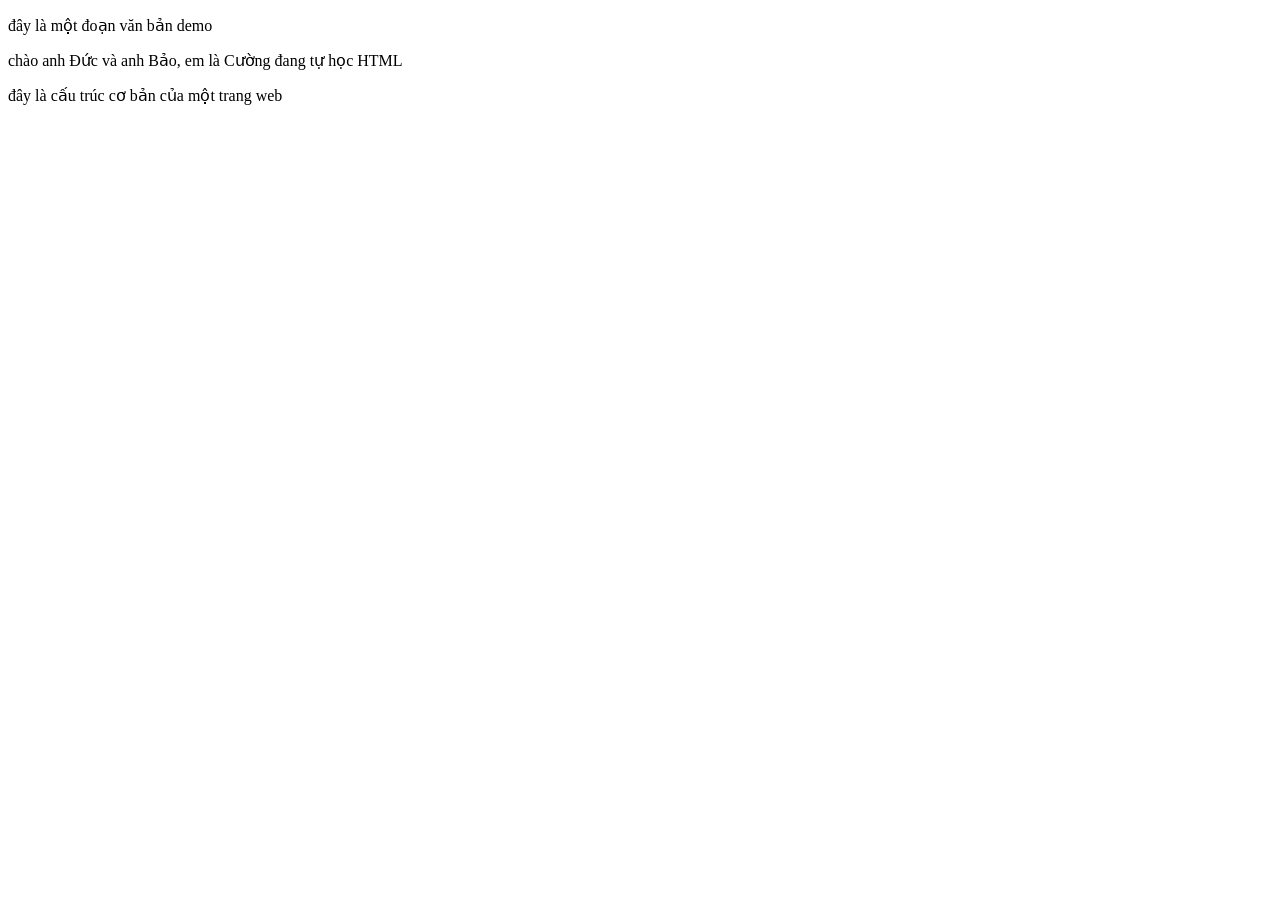
==== tuhocHTMl/index.html @ 7b205348 "update" ====
<!DOCTYPE html>
<html lang="en">
<head>
    <meta charset="UTF-8">
    <meta name="viewport" content="width=device-width, initial-scale=1.0">
    <title>Cường đang tự học HTML</title>
</head>
<body>
    <p>đây là một đoạn văn bản demo</p>
    <p>chào anh Đức và anh Bảo, em là Cường đang tự học HTML</p>
    <p>đây là cấu trúc cơ bản của một trang web</p>
</body>
</html>
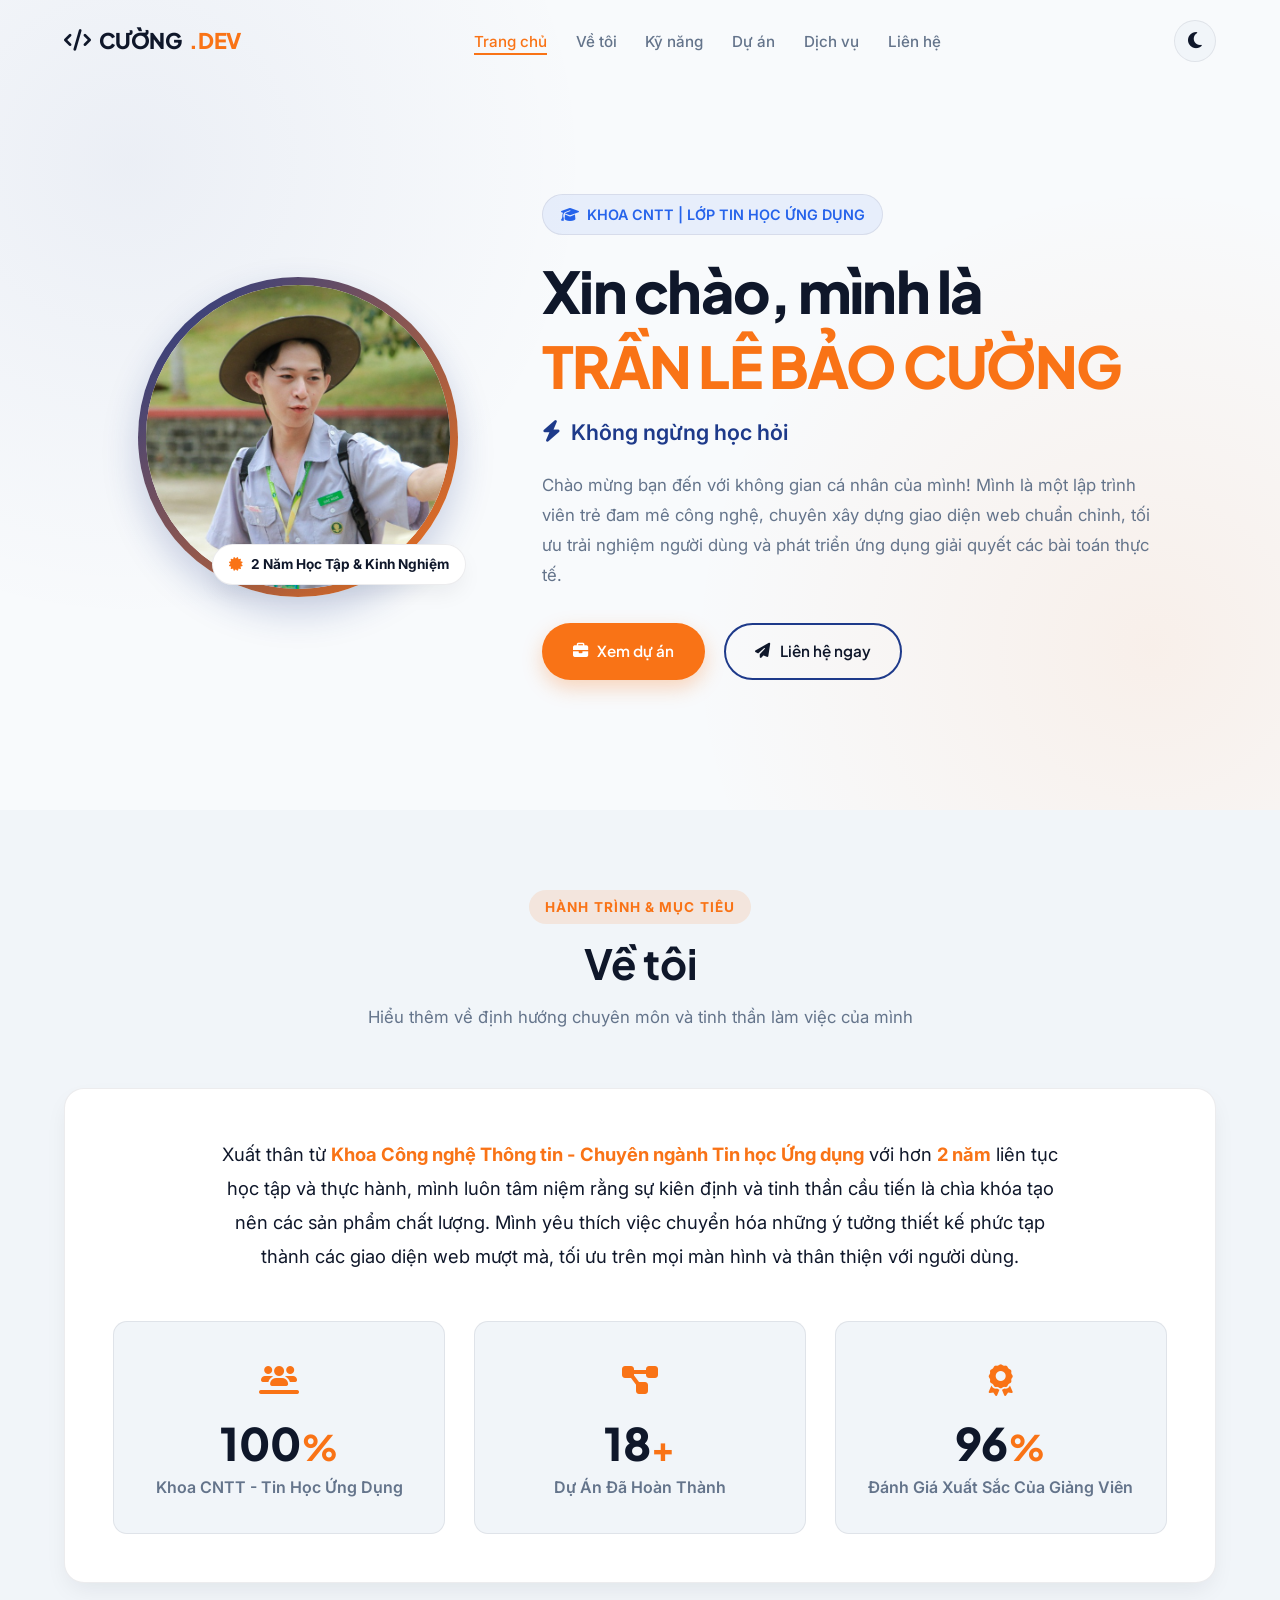
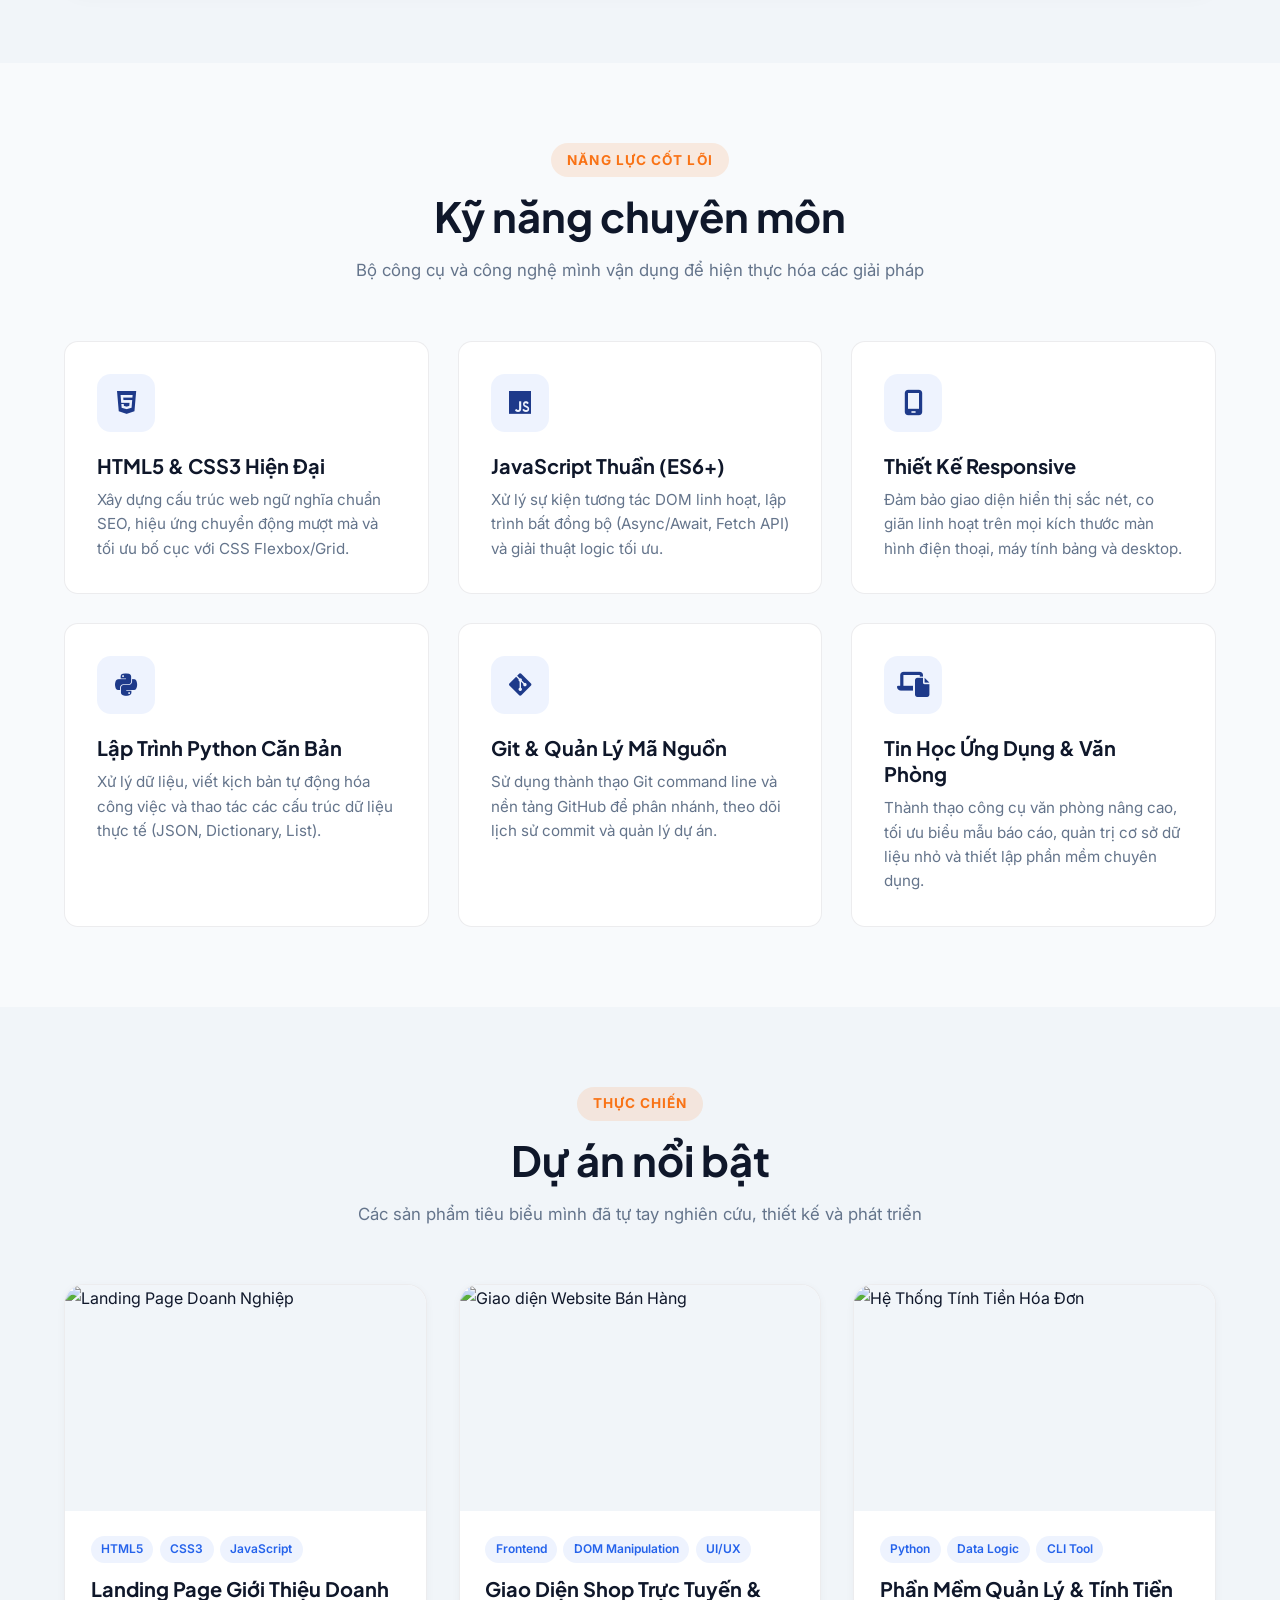
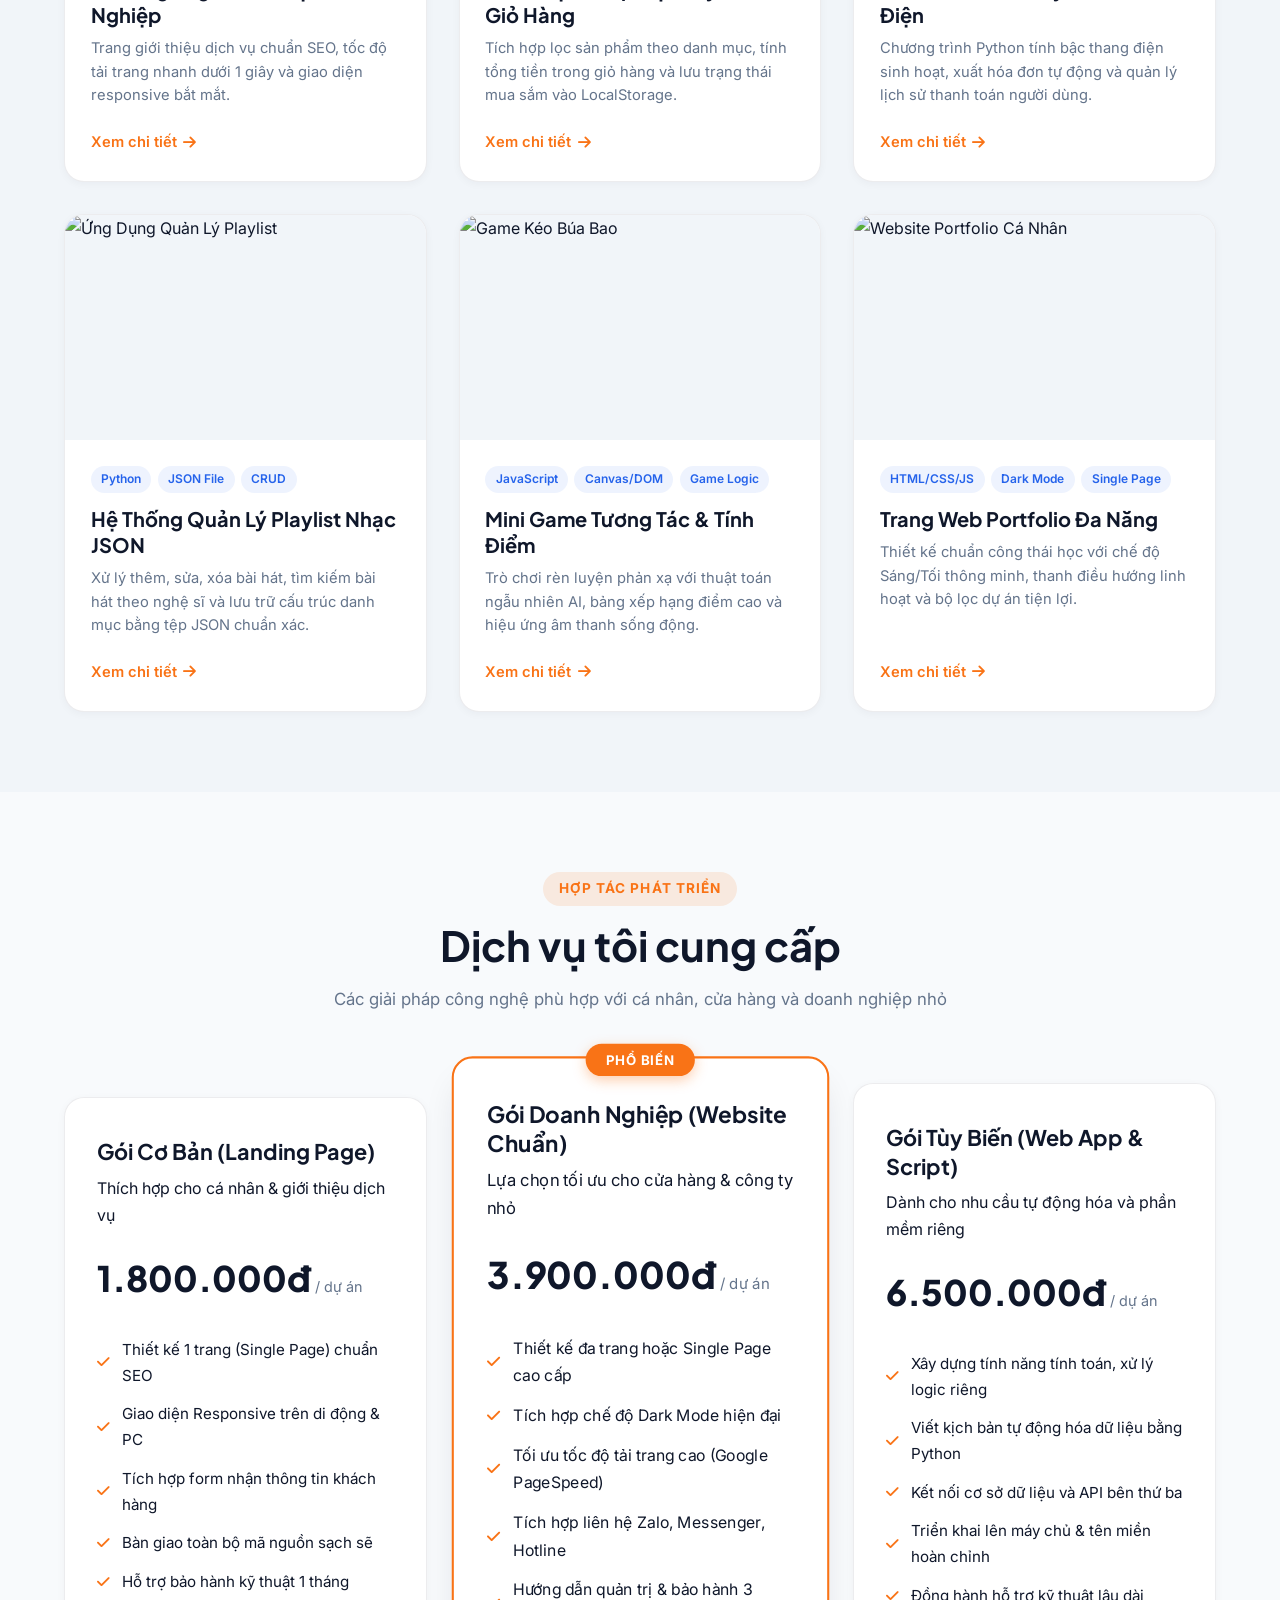
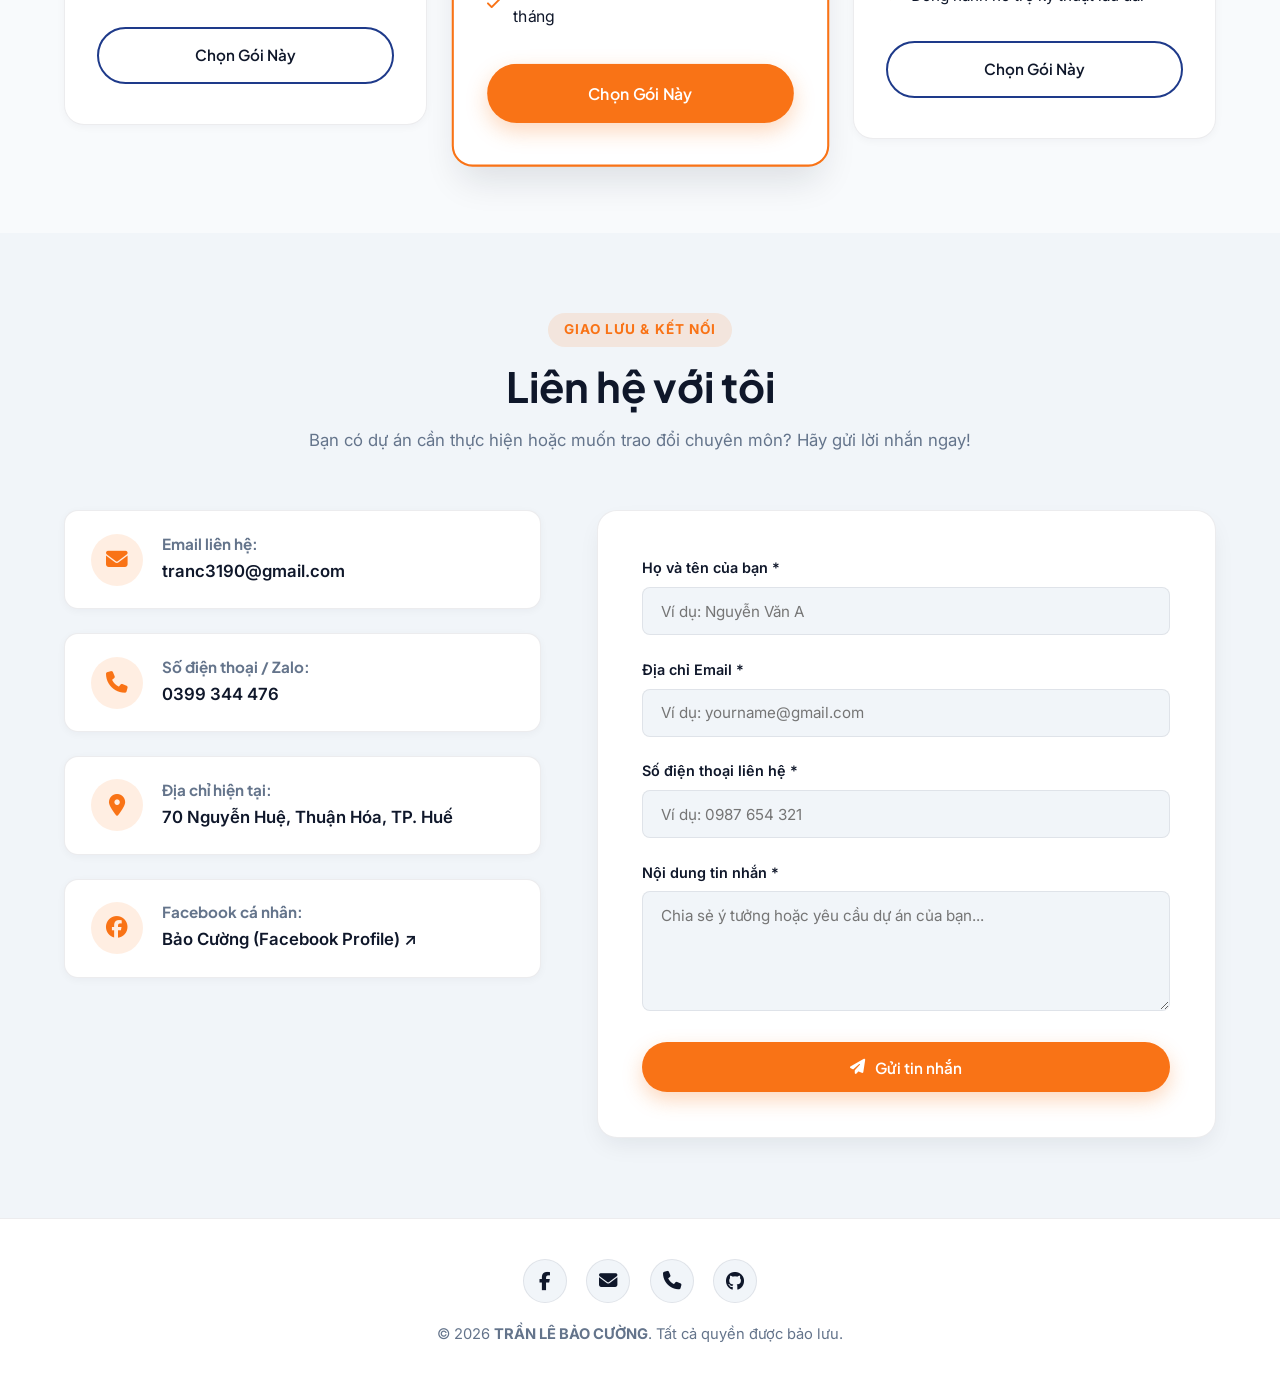
==== commit c761a5dd: "moi nhat" ====
--- a/tuhocHTMl/index.html
+++ b/tuhocHTMl/index.html
@@ -1,13 +1,1819 @@
 <!DOCTYPE html>
-<html lang="en">
+<html lang="vi">
 <head>
-    <meta charset="UTF-8">
-    <meta name="viewport" content="width=device-width, initial-scale=1.0">
-    <title>Cường đang tự học HTML</title>
+  <meta charset="UTF-8">
+  <meta name="viewport" content="width=device-width, initial-scale=1.0">
+  <title>TRẦN LÊ BẢO CƯỜNG | Portfolio Cá Nhân</title>
+  <meta name="description" content="Portfolio cá nhân của Trần Lê Bảo Cường - Sinh viên Khoa CNTT, Lớp Tin học Ứng dụng. Giới thiệu kỹ năng, dự án thực tế và dịch vụ công nghệ.">
+
+  <!-- Google Fonts: Inter & Plus Jakarta Sans / Be Vietnam Pro (Hỗ trợ 100% Tiếng Việt chuẩn xác) -->
+  <link rel="preconnect" href="https://fonts.googleapis.com">
+  <link rel="preconnect" href="https://fonts.gstatic.com" crossorigin>
+  <link href="https://fonts.googleapis.com/css2?family=Be+Vietnam+Pro:ital,wght@0,400;0,500;0,600;0,700;0,800;1,400&family=Inter:wght@300;400;500;600;700&family=Plus+Jakarta+Sans:wght@500;600;700;800&display=swap" rel="stylesheet">
+
+  <!-- Font Awesome 6 Free CDN (Icons) -->
+  <link rel="stylesheet" href="https://cdnjs.cloudflare.com/ajax/libs/font-awesome/6.5.1/css/all.min.css">
+
+  <style>
+    /* =========================================================
+       1. CẤU HÌNH BIẾN MÀU SẮC & GIAO DIỆN (THEME VARIABLES)
+       ========================================================= */
+    :root {
+      /* Font chữ chuẩn Tiếng Việt (không bị lỗi nhảy dấu) */
+      --font-heading: 'Plus Jakarta Sans', 'Be Vietnam Pro', -apple-system, BlinkMacSystemFont, "Segoe UI", Roboto, sans-serif;
+      --font-body: 'Inter', 'Be Vietnam Pro', -apple-system, BlinkMacSystemFont, "Segoe UI", Roboto, sans-serif;
+
+      /* Màu chủ đạo: Xanh Navy + Cam Highlight */
+      --primary: #1e3a8a;          /* Xanh Navy đậm */
+      --primary-light: #2563eb;    /* Xanh dương tươi */
+      --primary-soft: rgba(37, 99, 235, 0.08);
+      --highlight: #f97316;        /* Cam Highlight tươi */
+      --highlight-hover: #ea580c;  /* Cam đậm khi hover */
+      --highlight-soft: rgba(249, 115, 22, 0.12);
+
+      /* Giao diện Sáng (Light Mode - Mặc định) */
+      --bg-page: #f8fafc;
+      --bg-surface: #ffffff;
+      --bg-alt: #f1f5f9;
+      --text-main: #0f172a;
+      --text-muted: #64748b;
+      --border-color: rgba(15, 23, 42, 0.08);
+      --header-bg: rgba(255, 255, 255, 0.85);
+
+      /* Bóng đổ (Shadows) */
+      --shadow-sm: 0 2px 8px rgba(15, 23, 42, 0.04);
+      --shadow-md: 0 10px 25px -5px rgba(15, 23, 42, 0.08);
+      --shadow-lg: 0 20px 35px -8px rgba(15, 23, 42, 0.12);
+
+      /* Bo góc & Chuyển động */
+      --radius-sm: 8px;
+      --radius-md: 14px;
+      --radius-lg: 20px;
+      --radius-full: 9999px;
+      --transition: all 0.3s cubic-bezier(0.16, 1, 0.3, 1);
+    }
+
+    /* Giao diện Tối (Dark Mode) */
+    [data-theme="dark"] {
+      --bg-page: #0b0f19;
+      --bg-surface: #131b2e;
+      --bg-alt: #1a243c;
+      --text-main: #f8fafc;
+      --text-muted: #94a3b8;
+      --border-color: rgba(255, 255, 255, 0.08);
+      --header-bg: rgba(11, 15, 25, 0.88);
+
+      --shadow-sm: 0 2px 8px rgba(0, 0, 0, 0.3);
+      --shadow-md: 0 12px 28px rgba(0, 0, 0, 0.45);
+      --shadow-lg: 0 22px 42px rgba(0, 0, 0, 0.6);
+
+      --primary-soft: rgba(59, 130, 246, 0.15);
+      --highlight-soft: rgba(249, 115, 22, 0.18);
+    }
+
+    /* =========================================================
+       2. CÀI ĐẶT CƠ BẢN (RESET & BASE STYLES)
+       ========================================================= */
+    * {
+      margin: 0;
+      padding: 0;
+      box-sizing: border-box;
+    }
+
+    html {
+      scroll-behavior: smooth;
+      font-size: 16px;
+    }
+
+    body {
+      font-family: var(--font-body);
+      background-color: var(--bg-page);
+      color: var(--text-main);
+      line-height: 1.7;
+      overflow-x: hidden;
+      -webkit-font-smoothing: antialiased;
+      -moz-osx-font-smoothing: grayscale;
+      text-rendering: optimizeLegibility;
+      transition: background-color 0.3s ease, color 0.3s ease;
+    }
+
+    h1, h2, h3, h4, h5, h6 {
+      font-family: var(--font-heading);
+      color: var(--text-main);
+      line-height: 1.3;
+      font-weight: 700;
+    }
+
+    a {
+      text-decoration: none;
+      color: inherit;
+      transition: var(--transition);
+    }
+
+    img {
+      max-width: 100%;
+      height: auto;
+      display: block;
+    }
+
+    .container {
+      max-width: 1200px;
+      margin: 0 auto;
+      padding: 0 1.5rem;
+    }
+
+    section {
+      padding: 5rem 0;
+      position: relative;
+    }
+
+    /* Tiêu đề chung cho các Section */
+    .section-header {
+      text-align: center;
+      max-width: 700px;
+      margin: 0 auto 3.5rem;
+    }
+
+    .section-header .section-badge {
+      display: inline-block;
+      padding: 0.35rem 1rem;
+      background: var(--highlight-soft);
+      color: var(--highlight);
+      font-size: 0.85rem;
+      font-weight: 700;
+      text-transform: uppercase;
+      letter-spacing: 0.08em;
+      border-radius: var(--radius-full);
+      margin-bottom: 0.75rem;
+    }
+
+    .section-header h2 {
+      font-size: clamp(2rem, 3.5vw, 2.6rem);
+      margin-bottom: 0.8rem;
+    }
+
+    .section-header p {
+      color: var(--text-muted);
+      font-size: 1.05rem;
+    }
+
+    /* Các kiểu nút bấm (Buttons) */
+    .btn {
+      display: inline-flex;
+      align-items: center;
+      justify-content: center;
+      gap: 0.6rem;
+      padding: 0.85rem 1.8rem;
+      border-radius: var(--radius-full);
+      font-family: var(--font-heading);
+      font-size: 0.95rem;
+      font-weight: 600;
+      cursor: pointer;
+      border: 2px solid transparent;
+      transition: var(--transition);
+    }
+
+    .btn-primary {
+      background: var(--highlight);
+      color: #ffffff;
+      box-shadow: 0 8px 20px rgba(249, 115, 22, 0.28);
+    }
+
+    .btn-primary:hover {
+      background: var(--highlight-hover);
+      transform: translateY(-3px);
+      box-shadow: 0 12px 25px rgba(249, 115, 22, 0.4);
+    }
+
+    .btn-outline {
+      background: transparent;
+      color: var(--text-main);
+      border-color: var(--primary);
+    }
+
+    .btn-outline:hover {
+      background: var(--primary);
+      color: #ffffff;
+      transform: translateY(-3px);
+      box-shadow: 0 10px 22px rgba(30, 58, 138, 0.25);
+    }
+
+    /* =========================================================
+       3. STICKY HEADER & THANH ĐIỀU HƯỚNG (NAVBAR)
+       ========================================================= */
+    .site-header {
+      position: fixed;
+      top: 0;
+      left: 0;
+      right: 0;
+      z-index: 1000;
+      background: transparent;
+      transition: background-color 0.3s ease, box-shadow 0.3s ease, padding 0.3s ease;
+      padding: 1.25rem 0;
+    }
+
+    .site-header.scrolled {
+      background: var(--header-bg);
+      backdrop-filter: blur(12px);
+      -webkit-backdrop-filter: blur(12px);
+      box-shadow: var(--shadow-sm);
+      padding: 0.8rem 0;
+      border-bottom: 1px solid var(--border-color);
+    }
+
+    .nav-container {
+      display: flex;
+      align-items: center;
+      justify-content: space-between;
+    }
+
+    .logo {
+      font-family: var(--font-heading);
+      font-size: 1.35rem;
+      font-weight: 800;
+      letter-spacing: -0.02em;
+      color: var(--text-main);
+      display: flex;
+      align-items: center;
+      gap: 0.5rem;
+    }
+
+    .logo span {
+      color: var(--highlight);
+    }
+
+    .nav-menu {
+      display: flex;
+      align-items: center;
+      list-style: none;
+      gap: 1.8rem;
+    }
+
+    .nav-link {
+      font-size: 0.95rem;
+      font-weight: 500;
+      color: var(--text-muted);
+      position: relative;
+      padding: 0.3rem 0;
+    }
+
+    .nav-link:hover,
+    .nav-link.active {
+      color: var(--highlight);
+    }
+
+    .nav-link::after {
+      content: '';
+      position: absolute;
+      bottom: 0;
+      left: 0;
+      width: 0;
+      height: 2px;
+      background: var(--highlight);
+      transition: width 0.3s ease;
+    }
+
+    .nav-link:hover::after,
+    .nav-link.active::after {
+      width: 100%;
+    }
+
+    .nav-actions {
+      display: flex;
+      align-items: center;
+      gap: 1rem;
+    }
+
+    /* Nút Dark Mode Toggle */
+    .theme-toggle-btn {
+      background: var(--bg-alt);
+      border: 1px solid var(--border-color);
+      color: var(--text-main);
+      width: 42px;
+      height: 42px;
+      border-radius: 50%;
+      display: flex;
+      align-items: center;
+      justify-content: center;
+      cursor: pointer;
+      font-size: 1.15rem;
+      transition: var(--transition);
+    }
+
+    .theme-toggle-btn:hover {
+      transform: rotate(20deg) scale(1.08);
+      border-color: var(--highlight);
+      color: var(--highlight);
+    }
+
+    /* Hamburger Menu cho Mobile */
+    .hamburger-btn {
+      display: none;
+      background: transparent;
+      border: none;
+      font-size: 1.4rem;
+      color: var(--text-main);
+      cursor: pointer;
+    }
+
+    /* =========================================================
+       4. SECTION 1: HERO SECTION
+       ========================================================= */
+    .hero-section {
+      padding: 9rem 0 5rem;
+      min-height: 90vh;
+      display: flex;
+      align-items: center;
+      background: radial-gradient(circle at 10% 20%, rgba(30, 58, 138, 0.06), transparent 35%),
+                  radial-gradient(circle at 90% 80%, rgba(249, 115, 22, 0.08), transparent 35%);
+      position: relative;
+    }
+
+    .hero-grid {
+      display: grid;
+      grid-template-columns: 360px 1fr;
+      align-items: center;
+      gap: 4rem;
+      animation: fadeInHero 1s cubic-bezier(0.16, 1, 0.3, 1) forwards;
+    }
+
+    @keyframes fadeInHero {
+      from {
+        opacity: 0;
+        transform: translateY(24px);
+      }
+      to {
+        opacity: 1;
+        transform: translateY(0);
+      }
+    }
+
+    /* Cột trái: Ảnh đại diện hình tròn */
+    .hero-avatar-wrapper {
+      position: relative;
+      display: flex;
+      justify-content: center;
+    }
+
+    .avatar-circle {
+      width: 320px;
+      height: 320px;
+      border-radius: 50%;
+      position: relative;
+      padding: 8px;
+      background: linear-gradient(135deg, var(--primary) 0%, var(--highlight) 100%);
+      box-shadow: 0 16px 36px rgba(30, 58, 138, 0.22);
+    }
+
+    .avatar-circle img {
+      width: 100%;
+      height: 100%;
+      border-radius: 50%;
+      object-fit: cover;
+      object-position: 48% 18%;
+      background-color: var(--bg-surface);
+      transition: transform 0.4s cubic-bezier(0.16, 1, 0.3, 1);
+    }
+
+    .avatar-circle:hover img {
+      transform: scale(1.05);
+    }
+
+    .avatar-badge-exp {
+      position: absolute;
+      bottom: 12px;
+      right: 12px;
+      background: var(--bg-surface);
+      border: 1px solid var(--border-color);
+      border-radius: var(--radius-full);
+      padding: 0.5rem 1rem;
+      display: flex;
+      align-items: center;
+      gap: 0.5rem;
+      box-shadow: var(--shadow-md);
+      font-size: 0.85rem;
+      font-weight: 700;
+      color: var(--text-main);
+    }
+
+    .avatar-badge-exp i {
+      color: var(--highlight);
+    }
+
+    /* Cột phải: Thông tin & Lời chào */
+    .hero-content .hero-badge {
+      display: inline-flex;
+      align-items: center;
+      gap: 0.5rem;
+      padding: 0.45rem 1.1rem;
+      background: var(--primary-soft);
+      color: var(--primary-light);
+      border-radius: var(--radius-full);
+      font-size: 0.9rem;
+      font-weight: 600;
+      margin-bottom: 1.2rem;
+      border: 1px solid var(--border-color);
+    }
+
+    [data-theme="dark"] .hero-content .hero-badge {
+      color: #60a5fa;
+    }
+
+    .hero-name {
+      font-size: clamp(2.3rem, 4.5vw, 3.8rem);
+      font-weight: 800;
+      margin-bottom: 0.6rem;
+      letter-spacing: -0.03em;
+    }
+
+    .hero-name .highlight-text {
+      color: var(--highlight);
+    }
+
+    .hero-tagline {
+      font-size: 1.35rem;
+      font-weight: 600;
+      color: var(--primary);
+      margin-bottom: 1.2rem;
+      display: flex;
+      align-items: center;
+      gap: 0.6rem;
+    }
+
+    [data-theme="dark"] .hero-tagline {
+      color: #93c5fd;
+    }
+
+    .hero-desc {
+      font-size: 1.05rem;
+      color: var(--text-muted);
+      margin-bottom: 2rem;
+      max-width: 620px;
+      line-height: 1.8;
+    }
+
+    .hero-cta {
+      display: flex;
+      gap: 1.2rem;
+      flex-wrap: wrap;
+    }
+
+    /* =========================================================
+       5. SECTION 2: ABOUT ME (VỀ TÔI)
+       ========================================================= */
+    .about-section {
+      background-color: var(--bg-alt);
+    }
+
+    .about-content-box {
+      background: var(--bg-surface);
+      border: 1px solid var(--border-color);
+      border-radius: var(--radius-lg);
+      padding: 3rem;
+      box-shadow: var(--shadow-md);
+    }
+
+    .about-intro-text {
+      font-size: 1.15rem;
+      color: var(--text-main);
+      line-height: 1.85;
+      text-align: center;
+      max-width: 850px;
+      margin: 0 auto 3rem;
+    }
+
+    .about-intro-text strong {
+      color: var(--highlight);
+    }
+
+    /* 3 thẻ thông tin & bộ đếm số (Counters) */
+    .stats-grid {
+      display: grid;
+      grid-template-columns: repeat(3, 1fr);
+      gap: 1.8rem;
+    }
+
+    .stat-card {
+      background: var(--bg-alt);
+      border: 1px solid var(--border-color);
+      border-radius: var(--radius-md);
+      padding: 2rem 1.5rem;
+      text-align: center;
+      transition: var(--transition);
+      position: relative;
+      overflow: hidden;
+    }
+
+    .stat-card:hover {
+      transform: translateY(-5px);
+      box-shadow: var(--shadow-md);
+      border-color: var(--highlight);
+    }
+
+    .stat-icon {
+      font-size: 2rem;
+      color: var(--highlight);
+      margin-bottom: 0.8rem;
+    }
+
+    .stat-number {
+      font-family: var(--font-heading);
+      font-size: 2.8rem;
+      font-weight: 800;
+      color: var(--text-main);
+      line-height: 1;
+      margin-bottom: 0.5rem;
+    }
+
+    .stat-suffix {
+      color: var(--highlight);
+      font-size: 2.2rem;
+    }
+
+    .stat-label {
+      font-size: 1rem;
+      font-weight: 600;
+      color: var(--text-muted);
+    }
+
+    /* =========================================================
+       6. SECTION 3: KỸ NĂNG CHUYÊN MÔN (SKILLS)
+       ========================================================= */
+    .skills-grid {
+      display: grid;
+      grid-template-columns: repeat(auto-fit, minmax(340px, 1fr));
+      gap: 1.8rem;
+    }
+
+    .skill-card {
+      background: var(--bg-surface);
+      border: 1px solid var(--border-color);
+      border-radius: var(--radius-md);
+      padding: 2rem;
+      transition: var(--transition);
+      position: relative;
+    }
+
+    .skill-card:hover {
+      transform: translateY(-8px);
+      box-shadow: var(--shadow-lg);
+      border-color: var(--highlight);
+    }
+
+    .skill-icon-wrapper {
+      width: 58px;
+      height: 58px;
+      border-radius: var(--radius-md);
+      background: var(--primary-soft);
+      display: flex;
+      align-items: center;
+      justify-content: center;
+      margin-bottom: 1.3rem;
+      font-size: 1.6rem;
+      color: var(--primary);
+      transition: var(--transition);
+    }
+
+    [data-theme="dark"] .skill-icon-wrapper {
+      color: #60a5fa;
+    }
+
+    .skill-card:hover .skill-icon-wrapper {
+      background: var(--highlight);
+      color: #ffffff;
+      transform: scale(1.05);
+    }
+
+    .skill-card h3 {
+      font-size: 1.25rem;
+      margin-bottom: 0.6rem;
+    }
+
+    .skill-card p {
+      color: var(--text-muted);
+      font-size: 0.95rem;
+      line-height: 1.6;
+    }
+
+    /* =========================================================
+       7. SECTION 4: DỰ ÁN NỔI BẬT (PROJECTS)
+       ========================================================= */
+    .projects-section {
+      background-color: var(--bg-alt);
+    }
+
+    .projects-grid {
+      display: grid;
+      grid-template-columns: repeat(3, 1fr);
+      gap: 2rem;
+    }
+
+    .project-card {
+      background: var(--bg-surface);
+      border: 1px solid var(--border-color);
+      border-radius: var(--radius-lg);
+      overflow: hidden;
+      box-shadow: var(--shadow-sm);
+      transition: var(--transition);
+      display: flex;
+      flex-direction: column;
+    }
+
+    .project-card:hover {
+      transform: translateY(-8px);
+      box-shadow: var(--shadow-lg);
+      border-color: var(--highlight);
+    }
+
+    .project-image-box {
+      position: relative;
+      overflow: hidden;
+      aspect-ratio: 16 / 10;
+      background-color: var(--bg-alt);
+    }
+
+    .project-image-box img {
+      width: 100%;
+      height: 100%;
+      object-fit: cover;
+      transition: transform 0.5s ease;
+    }
+
+    .project-card:hover .project-image-box img {
+      transform: scale(1.08);
+    }
+
+    .project-overlay {
+      position: absolute;
+      inset: 0;
+      background: rgba(15, 23, 42, 0.6);
+      display: flex;
+      align-items: center;
+      justify-content: center;
+      opacity: 0;
+      transition: opacity 0.3s ease;
+    }
+
+    .project-card:hover .project-overlay {
+      opacity: 1;
+    }
+
+    .project-overlay .btn-view {
+      padding: 0.6rem 1.4rem;
+      background: var(--highlight);
+      color: #fff;
+      border-radius: var(--radius-full);
+      font-weight: 600;
+      font-size: 0.85rem;
+      transform: translateY(10px);
+      transition: transform 0.3s ease;
+    }
+
+    .project-card:hover .project-overlay .btn-view {
+      transform: translateY(0);
+    }
+
+    .project-content {
+      padding: 1.6rem;
+      display: flex;
+      flex-direction: column;
+      flex-grow: 1;
+    }
+
+    .project-tags {
+      display: flex;
+      flex-wrap: wrap;
+      gap: 0.4rem;
+      margin-bottom: 0.8rem;
+    }
+
+    .project-tag {
+      font-size: 0.75rem;
+      font-weight: 600;
+      padding: 0.2rem 0.65rem;
+      border-radius: var(--radius-full);
+      background: var(--primary-soft);
+      color: var(--primary-light);
+    }
+
+    [data-theme="dark"] .project-tag {
+      color: #93c5fd;
+    }
+
+    .project-title {
+      font-size: 1.25rem;
+      margin-bottom: 0.6rem;
+    }
+
+    .project-desc {
+      color: var(--text-muted);
+      font-size: 0.92rem;
+      line-height: 1.6;
+      margin-bottom: 1.4rem;
+      flex-grow: 1;
+    }
+
+    .btn-detail-link {
+      color: var(--highlight);
+      font-weight: 600;
+      font-size: 0.92rem;
+      display: inline-flex;
+      align-items: center;
+      gap: 0.4rem;
+    }
+
+    .btn-detail-link:hover {
+      gap: 0.7rem;
+    }
+
+    /* =========================================================
+       8. SECTION 5: DỊCH VỤ CUNG CẤP (SERVICES)
+       ========================================================= */
+    .services-grid {
+      display: grid;
+      grid-template-columns: repeat(3, 1fr);
+      gap: 2rem;
+      align-items: center;
+    }
+
+    .service-card {
+      background: var(--bg-surface);
+      border: 1px solid var(--border-color);
+      border-radius: var(--radius-lg);
+      padding: 2.5rem 2rem;
+      box-shadow: var(--shadow-sm);
+      transition: var(--transition);
+      position: relative;
+    }
+
+    .service-card:hover {
+      transform: translateY(-6px);
+      box-shadow: var(--shadow-md);
+    }
+
+    /* Gói giữa nổi bật */
+    .service-card.popular {
+      border: 2px solid var(--highlight);
+      box-shadow: var(--shadow-lg);
+      transform: scale(1.04);
+      background: var(--bg-surface);
+      z-index: 2;
+    }
+
+    .service-card.popular:hover {
+      transform: scale(1.06) translateY(-4px);
+    }
+
+    .popular-badge {
+      position: absolute;
+      top: -14px;
+      left: 50%;
+      transform: translateX(-50%);
+      background: var(--highlight);
+      color: #ffffff;
+      font-size: 0.8rem;
+      font-weight: 700;
+      padding: 0.3rem 1.2rem;
+      border-radius: var(--radius-full);
+      text-transform: uppercase;
+      letter-spacing: 0.05em;
+      box-shadow: 0 4px 12px rgba(249, 115, 22, 0.35);
+    }
+
+    .service-name {
+      font-size: 1.35rem;
+      margin-bottom: 0.5rem;
+    }
+
+    .service-price {
+      margin: 1.2rem 0 1.8rem;
+    }
+
+    .price-value {
+      font-family: var(--font-heading);
+      font-size: 2.2rem;
+      font-weight: 800;
+      color: var(--text-main);
+    }
+
+    .price-sub {
+      color: var(--text-muted);
+      font-size: 0.9rem;
+    }
+
+    .service-features {
+      list-style: none;
+      margin-bottom: 2rem;
+    }
+
+    .service-features li {
+      display: flex;
+      align-items: center;
+      gap: 0.75rem;
+      color: var(--text-main);
+      font-size: 0.95rem;
+      margin-bottom: 0.8rem;
+    }
+
+    .service-features li i {
+      color: var(--highlight);
+      font-size: 0.9rem;
+    }
+
+    .service-card .btn {
+      width: 100%;
+    }
+
+    /* =========================================================
+       9. SECTION 6: LIÊN HỆ VỚI TÔI (CONTACT)
+       ========================================================= */
+    .contact-section {
+      background-color: var(--bg-alt);
+    }
+
+    .contact-grid {
+      display: grid;
+      grid-template-columns: 1fr 1.3fr;
+      gap: 3.5rem;
+    }
+
+    /* Khối bên trái: Thông tin */
+    .contact-info-panel {
+      display: flex;
+      flex-direction: column;
+      gap: 1.5rem;
+    }
+
+    .contact-info-card {
+      background: var(--bg-surface);
+      border: 1px solid var(--border-color);
+      border-radius: var(--radius-md);
+      padding: 1.4rem 1.6rem;
+      display: flex;
+      align-items: center;
+      gap: 1.2rem;
+      box-shadow: var(--shadow-sm);
+      transition: var(--transition);
+    }
+
+    .contact-info-card:hover {
+      transform: translateX(6px);
+      border-color: var(--highlight);
+      box-shadow: var(--shadow-md);
+    }
+
+    .contact-info-icon {
+      width: 52px;
+      height: 52px;
+      border-radius: 50%;
+      background: var(--highlight-soft);
+      color: var(--highlight);
+      display: flex;
+      align-items: center;
+      justify-content: center;
+      font-size: 1.35rem;
+      flex-shrink: 0;
+    }
+
+    .contact-info-text h4 {
+      font-size: 0.95rem;
+      color: var(--text-muted);
+      margin-bottom: 0.2rem;
+    }
+
+    .contact-info-text p,
+    .contact-info-text a {
+      font-size: 1.05rem;
+      font-weight: 600;
+      color: var(--text-main);
+    }
+
+    .contact-info-text a:hover {
+      color: var(--highlight);
+    }
+
+    /* Khối bên phải: Form liên hệ */
+    .contact-form-panel {
+      background: var(--bg-surface);
+      border: 1px solid var(--border-color);
+      border-radius: var(--radius-lg);
+      padding: 2.8rem;
+      box-shadow: var(--shadow-md);
+    }
+
+    .form-group {
+      margin-bottom: 1.4rem;
+    }
+
+    .form-group label {
+      display: block;
+      margin-bottom: 0.4rem;
+      font-weight: 600;
+      font-size: 0.9rem;
+      color: var(--text-main);
+    }
+
+    .form-control {
+      width: 100%;
+      padding: 0.85rem 1.1rem;
+      border: 1px solid var(--border-color);
+      background: var(--bg-alt);
+      border-radius: var(--radius-sm);
+      color: var(--text-main);
+      font-family: var(--font-body);
+      font-size: 0.95rem;
+      transition: var(--transition);
+    }
+
+    .form-control:focus {
+      outline: none;
+      border-color: var(--highlight);
+      box-shadow: 0 0 0 3px rgba(249, 115, 22, 0.18);
+      background: var(--bg-surface);
+    }
+
+    textarea.form-control {
+      resize: vertical;
+      min-height: 120px;
+    }
+
+    .form-status {
+      margin-top: 1rem;
+      font-size: 0.95rem;
+      font-weight: 600;
+      display: none;
+      padding: 0.75rem 1rem;
+      border-radius: var(--radius-sm);
+      text-align: center;
+    }
+
+    .form-status.sending {
+      display: block;
+      background: var(--primary-soft);
+      color: var(--primary-light);
+    }
+
+    .form-status.success {
+      display: block;
+      background: rgba(16, 185, 129, 0.12);
+      color: #10b981;
+    }
+
+    /* =========================================================
+       10. SECTION 7: FOOTER & BẢN QUYỀN
+       ========================================================= */
+    .site-footer {
+      background: var(--bg-surface);
+      border-top: 1px solid var(--border-color);
+      padding: 2.5rem 0;
+      text-align: center;
+    }
+
+    .footer-content {
+      display: flex;
+      flex-direction: column;
+      align-items: center;
+      gap: 1.2rem;
+    }
+
+    .footer-social-links {
+      display: flex;
+      gap: 1.2rem;
+    }
+
+    .social-btn {
+      width: 44px;
+      height: 44px;
+      border-radius: 50%;
+      background: var(--bg-alt);
+      border: 1px solid var(--border-color);
+      color: var(--text-main);
+      display: flex;
+      align-items: center;
+      justify-content: center;
+      font-size: 1.15rem;
+      transition: var(--transition);
+    }
+
+    .social-btn:hover {
+      background: var(--highlight);
+      color: #ffffff;
+      transform: translateY(-4px);
+      box-shadow: 0 8px 18px rgba(249, 115, 22, 0.35);
+    }
+
+    .copyright {
+      color: var(--text-muted);
+      font-size: 0.92rem;
+    }
+
+    /* =========================================================
+       11. RESPONSIVE MEDIA QUERIES (MOBILE & TABLET)
+       ========================================================= */
+    @media (max-width: 1024px) {
+      .hero-grid {
+        grid-template-columns: 280px 1fr;
+        gap: 2.5rem;
+      }
+      .avatar-circle {
+        width: 260px;
+        height: 260px;
+      }
+      .projects-grid,
+      .services-grid {
+        grid-template-columns: repeat(2, 1fr);
+      }
+      .service-card.popular {
+        transform: none;
+      }
+      .service-card.popular:hover {
+        transform: translateY(-6px);
+      }
+    }
+
+    @media (max-width: 820px) {
+      .nav-menu {
+        position: fixed;
+        top: 70px;
+        left: 0;
+        right: 0;
+        background: var(--bg-surface);
+        flex-direction: column;
+        padding: 2rem;
+        gap: 1.4rem;
+        box-shadow: var(--shadow-lg);
+        border-bottom: 1px solid var(--border-color);
+        transform: translateY(-150%);
+        transition: transform 0.35s ease;
+      }
+      .nav-menu.open {
+        transform: translateY(0);
+      }
+      .hamburger-btn {
+        display: block;
+      }
+
+      .hero-grid {
+        grid-template-columns: 1fr;
+        text-align: center;
+        gap: 2.5rem;
+      }
+      .hero-avatar-wrapper {
+        order: -1;
+      }
+      .hero-cta {
+        justify-content: center;
+      }
+      .hero-tagline {
+        justify-content: center;
+      }
+
+      .stats-grid {
+        grid-template-columns: 1fr;
+        gap: 1.2rem;
+      }
+
+      .contact-grid {
+        grid-template-columns: 1fr;
+      }
+    }
+
+    @media (max-width: 600px) {
+      section {
+        padding: 4rem 0;
+      }
+      .projects-grid,
+      .services-grid {
+        grid-template-columns: 1fr;
+      }
+      .about-content-box,
+      .contact-form-panel {
+        padding: 1.8rem 1.2rem;
+      }
+      .btn {
+        width: 100%;
+      }
+      .hero-cta {
+        flex-direction: column;
+      }
+    }
+  </style>
 </head>
 <body>
-    <p>đây là một đoạn văn bản demo</p>
-    <p>chào anh Đức và anh Bảo, em là Cường đang tự học HTML</p>
-    <p>đây là cấu trúc cơ bản của một trang web</p>
+
+  <!-- =========================================================
+       HEADER & NAVIGATION (THANH ĐIỀU HƯỚNG CỐ ĐỊNH)
+       ========================================================= -->
+  <header class="site-header" id="siteHeader">
+    <div class="container nav-container">
+      <!-- Logo thương hiệu -->
+      <a href="#hero" class="logo">
+        <i class="fa-solid fa-code"></i> CƯỜNG<span>.DEV</span>
+      </a>
+
+      <!-- Menu Điều Hướng Chính -->
+      <nav>
+        <ul class="nav-menu" id="navMenu">
+          <li><a href="#hero" class="nav-link active">Trang chủ</a></li>
+          <li><a href="#about" class="nav-link">Về tôi</a></li>
+          <li><a href="#skills" class="nav-link">Kỹ năng</a></li>
+          <li><a href="#projects" class="nav-link">Dự án</a></li>
+          <li><a href="#services" class="nav-link">Dịch vụ</a></li>
+          <li><a href="#contact" class="nav-link">Liên hệ</a></li>
+        </ul>
+      </nav>
+
+      <!-- Các Nút Hành Động (Dark mode & Mobile Menu) -->
+      <div class="nav-actions">
+        <!-- Nút chuyển đổi Dark/Light mode -->
+        <button class="theme-toggle-btn" id="themeToggleBtn" aria-label="Đổi giao diện Sáng / Tối" title="Chuyển chế độ Giao diện">
+          <i class="fa-solid fa-moon" id="themeIcon"></i>
+        </button>
+
+        <!-- Nút menu mobile Hamburger -->
+        <button class="hamburger-btn" id="hamburgerBtn" aria-label="Mở menu điều hướng">
+          <i class="fa-solid fa-bars"></i>
+        </button>
+      </div>
+    </div>
+  </header>
+
+  <!-- =========================================================
+       1. HERO SECTION (PHẦN ĐẦU TRANG)
+       ========================================================= -->
+  <section class="hero-section" id="hero">
+    <div class="container">
+      <div class="hero-grid">
+        <!-- Bên trái: Ảnh đại diện hình tròn -->
+        <div class="hero-avatar-wrapper">
+          <div class="avatar-circle">
+            <!-- Ảnh đại diện chính thức của Trần Lê Bảo Cường -->
+            <img src="avatar.jpg" alt="Trần Lê Bảo Cường" id="avatarImg">
+          </div>
+          <div class="avatar-badge-exp">
+            <i class="fa-solid fa-certificate"></i>
+            <span>2 Năm Học Tập &amp; Kinh Nghiệm</span>
+          </div>
+        </div>
+
+        <!-- Bên phải: Tên lớn, Tagline, Nút CTA -->
+        <div class="hero-content">
+          <div class="hero-badge">
+            <i class="fa-solid fa-graduation-cap"></i> KHOA CNTT | LỚP TIN HỌC ỨNG DỤNG
+          </div>
+          <h1 class="hero-name">
+            Xin chào, mình là <br><span class="highlight-text">TRẦN LÊ BẢO CƯỜNG</span>
+          </h1>
+          <div class="hero-tagline">
+            <i class="fa-solid fa-bolt"></i> Không ngừng học hỏi
+          </div>
+          <p class="hero-desc">
+            Chào mừng bạn đến với không gian cá nhân của mình! Mình là một lập trình viên trẻ đam mê công nghệ, chuyên xây dựng giao diện web chuẩn chỉnh, tối ưu trải nghiệm người dùng và phát triển ứng dụng giải quyết các bài toán thực tế.
+          </p>
+          <div class="hero-cta">
+            <a href="#projects" class="btn btn-primary">
+              <i class="fa-solid fa-briefcase"></i> Xem dự án
+            </a>
+            <a href="#contact" class="btn btn-outline">
+              <i class="fa-solid fa-paper-plane"></i> Liên hệ ngay
+            </a>
+          </div>
+        </div>
+      </div>
+    </div>
+  </section>
+
+  <!-- =========================================================
+       2. ABOUT ME (VỀ TÔI)
+       ========================================================= */
+  -->
+  <section class="about-section" id="about">
+    <div class="container">
+      <div class="section-header">
+        <span class="section-badge">Hành Trình &amp; Mục Tiêu</span>
+        <h2>Về tôi</h2>
+        <p>Hiểu thêm về định hướng chuyên môn và tinh thần làm việc của mình</p>
+      </div>
+
+      <div class="about-content-box">
+        <!-- Đoạn text 3-4 dòng giới thiệu bản thân mẫu chuyên nghiệp -->
+        <p class="about-intro-text">
+          Xuất thân từ <strong>Khoa Công nghệ Thông tin - Chuyên ngành Tin học Ứng dụng</strong> với hơn <strong>2 năm</strong> liên tục học tập và thực hành, mình luôn tâm niệm rằng sự kiên định và tinh thần cầu tiến là chìa khóa tạo nên các sản phẩm chất lượng. Mình yêu thích việc chuyển hóa những ý tưởng thiết kế phức tạp thành các giao diện web mượt mà, tối ưu trên mọi màn hình và thân thiện với người dùng.
+        </p>
+
+        <!-- 3 Thẻ thông tin & Bộ đếm số tự động khi cuộn đến -->
+        <div class="stats-grid" id="statsGrid">
+          <!-- Thẻ 1: Lớp / Khoa -->
+          <div class="stat-card">
+            <div class="stat-icon"><i class="fa-solid fa-users-line"></i></div>
+            <div class="stat-number">
+              <span class="counter" data-target="100">0</span><span class="stat-suffix">%</span>
+            </div>
+            <div class="stat-label">Khoa CNTT - Tin Học Ứng Dụng</div>
+          </div>
+
+          <!-- Thẻ 2: Số dự án đã làm -->
+          <div class="stat-card">
+            <div class="stat-icon"><i class="fa-solid fa-diagram-project"></i></div>
+            <div class="stat-number">
+              <span class="counter" data-target="18">0</span><span class="stat-suffix">+</span>
+            </div>
+            <div class="stat-label">Dự Án Đã Hoàn Thành</div>
+          </div>
+
+          <!-- Thẻ 3: Đánh giá giảng viên -->
+          <div class="stat-card">
+            <div class="stat-icon"><i class="fa-solid fa-award"></i></div>
+            <div class="stat-number">
+              <span class="counter" data-target="96">0</span><span class="stat-suffix">%</span>
+            </div>
+            <div class="stat-label">Đánh Giá Xuất Sắc Của Giảng Viên</div>
+          </div>
+        </div>
+      </div>
+    </div>
+  </section>
+
+  <!-- =========================================================
+       3. KỸ NĂNG CHUYÊN MÔN (SKILLS)
+       ========================================================= -->
+  <section class="skills-section" id="skills">
+    <div class="container">
+      <div class="section-header">
+        <span class="section-badge">Năng Lực Cốt Lõi</span>
+        <h2>Kỹ năng chuyên môn</h2>
+        <p>Bộ công cụ và công nghệ mình vận dụng để hiện thực hóa các giải pháp</p>
+      </div>
+
+      <!-- Grid 6 ô kỹ năng dạng card -->
+      <div class="skills-grid">
+        <!-- Kỹ năng 1 -->
+        <div class="skill-card">
+          <div class="skill-icon-wrapper">
+            <i class="fa-brands fa-html5"></i>
+          </div>
+          <h3>HTML5 &amp; CSS3 Hiện Đại</h3>
+          <p>Xây dựng cấu trúc web ngữ nghĩa chuẩn SEO, hiệu ứng chuyển động mượt mà và tối ưu bố cục với CSS Flexbox/Grid.</p>
+        </div>
+
+        <!-- Kỹ năng 2 -->
+        <div class="skill-card">
+          <div class="skill-icon-wrapper">
+            <i class="fa-brands fa-js"></i>
+          </div>
+          <h3>JavaScript Thuần (ES6+)</h3>
+          <p>Xử lý sự kiện tương tác DOM linh hoạt, lập trình bất đồng bộ (Async/Await, Fetch API) và giải thuật logic tối ưu.</p>
+        </div>
+
+        <!-- Kỹ năng 3 -->
+        <div class="skill-card">
+          <div class="skill-icon-wrapper">
+            <i class="fa-solid fa-mobile-screen"></i>
+          </div>
+          <h3>Thiết Kế Responsive</h3>
+          <p>Đảm bảo giao diện hiển thị sắc nét, co giãn linh hoạt trên mọi kích thước màn hình điện thoại, máy tính bảng và desktop.</p>
+        </div>
+
+        <!-- Kỹ năng 4 -->
+        <div class="skill-card">
+          <div class="skill-icon-wrapper">
+            <i class="fa-brands fa-python"></i>
+          </div>
+          <h3>Lập Trình Python Căn Bản</h3>
+          <p>Xử lý dữ liệu, viết kịch bản tự động hóa công việc và thao tác các cấu trúc dữ liệu thực tế (JSON, Dictionary, List).</p>
+        </div>
+
+        <!-- Kỹ năng 5 -->
+        <div class="skill-card">
+          <div class="skill-icon-wrapper">
+            <i class="fa-brands fa-git-alt"></i>
+          </div>
+          <h3>Git &amp; Quản Lý Mã Nguồn</h3>
+          <p>Sử dụng thành thạo Git command line và nền tảng GitHub để phân nhánh, theo dõi lịch sử commit và quản lý dự án.</p>
+        </div>
+
+        <!-- Kỹ năng 6 -->
+        <div class="skill-card">
+          <div class="skill-icon-wrapper">
+            <i class="fa-solid fa-laptop-file"></i>
+          </div>
+          <h3>Tin Học Ứng Dụng &amp; Văn Phòng</h3>
+          <p>Thành thạo công cụ văn phòng nâng cao, tối ưu biểu mẫu báo cáo, quản trị cơ sở dữ liệu nhỏ và thiết lập phần mềm chuyên dụng.</p>
+        </div>
+      </div>
+    </div>
+  </section>
+
+  <!-- =========================================================
+       4. DỰ ÁN NỔI BẬT (PROJECTS)
+       ========================================================= -->
+  <section class="projects-section" id="projects">
+    <div class="container">
+      <div class="section-header">
+        <span class="section-badge">Thực Chiến</span>
+        <h2>Dự án nổi bật</h2>
+        <p>Các sản phẩm tiêu biểu mình đã tự tay nghiên cứu, thiết kế và phát triển</p>
+      </div>
+
+      <!-- Grid 3 cột (responsive 1 cột trên mobile) gồm 6 dự án -->
+      <div class="projects-grid">
+        <!-- Dự án 1 -->
+        <div class="project-card">
+          <div class="project-image-box">
+            <img src="https://placehold.co/600x400/1e3a8a/ffffff?text=Landing+Page+Web" alt="Landing Page Doanh Nghiệp">
+            <div class="project-overlay">
+              <span class="btn-view"><i class="fa-solid fa-eye"></i> Xem Demo</span>
+            </div>
+          </div>
+          <div class="project-content">
+            <div class="project-tags">
+              <span class="project-tag">HTML5</span>
+              <span class="project-tag">CSS3</span>
+              <span class="project-tag">JavaScript</span>
+            </div>
+            <h3 class="project-title">Landing Page Giới Thiệu Doanh Nghiệp</h3>
+            <p class="project-desc">Trang giới thiệu dịch vụ chuẩn SEO, tốc độ tải trang nhanh dưới 1 giây và giao diện responsive bắt mắt.</p>
+            <a href="#contact" class="btn-detail-link">Xem chi tiết <i class="fa-solid fa-arrow-right"></i></a>
+          </div>
+        </div>
+
+        <!-- Dự án 2 -->
+        <div class="project-card">
+          <div class="project-image-box">
+            <img src="https://placehold.co/600x400/f97316/ffffff?text=E-Commerce+UI" alt="Giao diện Website Bán Hàng">
+            <div class="project-overlay">
+              <span class="btn-view"><i class="fa-solid fa-eye"></i> Xem Demo</span>
+            </div>
+          </div>
+          <div class="project-content">
+            <div class="project-tags">
+              <span class="project-tag">Frontend</span>
+              <span class="project-tag">DOM Manipulation</span>
+              <span class="project-tag">UI/UX</span>
+            </div>
+            <h3 class="project-title">Giao Diện Shop Trực Tuyến &amp; Giỏ Hàng</h3>
+            <p class="project-desc">Tích hợp lọc sản phẩm theo danh mục, tính tổng tiền trong giỏ hàng và lưu trạng thái mua sắm vào LocalStorage.</p>
+            <a href="#contact" class="btn-detail-link">Xem chi tiết <i class="fa-solid fa-arrow-right"></i></a>
+          </div>
+        </div>
+
+        <!-- Dự án 3 -->
+        <div class="project-card">
+          <div class="project-image-box">
+            <img src="https://placehold.co/600x400/0f766e/ffffff?text=Python+Billing+App" alt="Hệ Thống Tính Tiền Hóa Đơn">
+            <div class="project-overlay">
+              <span class="btn-view"><i class="fa-solid fa-eye"></i> Xem Demo</span>
+            </div>
+          </div>
+          <div class="project-content">
+            <div class="project-tags">
+              <span class="project-tag">Python</span>
+              <span class="project-tag">Data Logic</span>
+              <span class="project-tag">CLI Tool</span>
+            </div>
+            <h3 class="project-title">Phần Mềm Quản Lý &amp; Tính Tiền Điện</h3>
+            <p class="project-desc">Chương trình Python tính bậc thang điện sinh hoạt, xuất hóa đơn tự động và quản lý lịch sử thanh toán người dùng.</p>
+            <a href="#contact" class="btn-detail-link">Xem chi tiết <i class="fa-solid fa-arrow-right"></i></a>
+          </div>
+        </div>
+
+        <!-- Dự án 4 -->
+        <div class="project-card">
+          <div class="project-image-box">
+            <img src="https://placehold.co/600x400/4338ca/ffffff?text=Music+Playlist+JSON" alt="Ứng Dụng Quản Lý Playlist">
+            <div class="project-overlay">
+              <span class="btn-view"><i class="fa-solid fa-eye"></i> Xem Demo</span>
+            </div>
+          </div>
+          <div class="project-content">
+            <div class="project-tags">
+              <span class="project-tag">Python</span>
+              <span class="project-tag">JSON File</span>
+              <span class="project-tag">CRUD</span>
+            </div>
+            <h3 class="project-title">Hệ Thống Quản Lý Playlist Nhạc JSON</h3>
+            <p class="project-desc">Xử lý thêm, sửa, xóa bài hát, tìm kiếm bài hát theo nghệ sĩ và lưu trữ cấu trúc danh mục bằng tệp JSON chuẩn xác.</p>
+            <a href="#contact" class="btn-detail-link">Xem chi tiết <i class="fa-solid fa-arrow-right"></i></a>
+          </div>
+        </div>
+
+        <!-- Dự án 5 -->
+        <div class="project-card">
+          <div class="project-image-box">
+            <img src="https://placehold.co/600x400/c2410c/ffffff?text=Mini+Game+Interactive" alt="Game Kéo Búa Bao">
+            <div class="project-overlay">
+              <span class="btn-view"><i class="fa-solid fa-eye"></i> Xem Demo</span>
+            </div>
+          </div>
+          <div class="project-content">
+            <div class="project-tags">
+              <span class="project-tag">JavaScript</span>
+              <span class="project-tag">Canvas/DOM</span>
+              <span class="project-tag">Game Logic</span>
+            </div>
+            <h3 class="project-title">Mini Game Tương Tác &amp; Tính Điểm</h3>
+            <p class="project-desc">Trò chơi rèn luyện phản xạ với thuật toán ngẫu nhiên AI, bảng xếp hạng điểm cao và hiệu ứng âm thanh sống động.</p>
+            <a href="#contact" class="btn-detail-link">Xem chi tiết <i class="fa-solid fa-arrow-right"></i></a>
+          </div>
+        </div>
+
+        <!-- Dự án 6 -->
+        <div class="project-card">
+          <div class="project-image-box">
+            <img src="https://placehold.co/600x400/0369a1/ffffff?text=Personal+Portfolio" alt="Website Portfolio Cá Nhân">
+            <div class="project-overlay">
+              <span class="btn-view"><i class="fa-solid fa-eye"></i> Xem Demo</span>
+            </div>
+          </div>
+          <div class="project-content">
+            <div class="project-tags">
+              <span class="project-tag">HTML/CSS/JS</span>
+              <span class="project-tag">Dark Mode</span>
+              <span class="project-tag">Single Page</span>
+            </div>
+            <h3 class="project-title">Trang Web Portfolio Đa Năng</h3>
+            <p class="project-desc">Thiết kế chuẩn công thái học với chế độ Sáng/Tối thông minh, thanh điều hướng linh hoạt và bộ lọc dự án tiện lợi.</p>
+            <a href="#contact" class="btn-detail-link">Xem chi tiết <i class="fa-solid fa-arrow-right"></i></a>
+          </div>
+        </div>
+      </div>
+    </div>
+  </section>
+
+  <!-- =========================================================
+       5. DỊCH VỤ CUNG CẤP (SERVICES)
+       ========================================================= -->
+  <section class="services-section" id="services">
+    <div class="container">
+      <div class="section-header">
+        <span class="section-badge">Hợp Tác Phát Triển</span>
+        <h2>Dịch vụ tôi cung cấp</h2>
+        <p>Các giải pháp công nghệ phù hợp với cá nhân, cửa hàng và doanh nghiệp nhỏ</p>
+      </div>
+
+      <!-- 3 Gói Dịch Vụ - Gói giữa nổi bật -->
+      <div class="services-grid">
+        <!-- Gói 1: Cơ bản -->
+        <div class="service-card">
+          <h3 class="service-name">Gói Cơ Bản (Landing Page)</h3>
+          <p class="service-sub">Thích hợp cho cá nhân &amp; giới thiệu dịch vụ</p>
+          <div class="service-price">
+            <span class="price-value">1.800.000đ</span>
+            <span class="price-sub">/ dự án</span>
+          </div>
+          <ul class="service-features">
+            <li><i class="fa-solid fa-check"></i> Thiết kế 1 trang (Single Page) chuẩn SEO</li>
+            <li><i class="fa-solid fa-check"></i> Giao diện Responsive trên di động &amp; PC</li>
+            <li><i class="fa-solid fa-check"></i> Tích hợp form nhận thông tin khách hàng</li>
+            <li><i class="fa-solid fa-check"></i> Bàn giao toàn bộ mã nguồn sạch sẽ</li>
+            <li><i class="fa-solid fa-check"></i> Hỗ trợ bảo hành kỹ thuật 1 tháng</li>
+          </ul>
+          <a href="#contact" class="btn btn-outline">Chọn Gói Này</a>
+        </div>
+
+        <!-- Gói 2: Nổi bật / Phổ biến -->
+        <div class="service-card popular">
+          <div class="popular-badge">Phổ biến</div>
+          <h3 class="service-name">Gói Doanh Nghiệp (Website Chuẩn)</h3>
+          <p class="service-sub">Lựa chọn tối ưu cho cửa hàng &amp; công ty nhỏ</p>
+          <div class="service-price">
+            <span class="price-value">3.900.000đ</span>
+            <span class="price-sub">/ dự án</span>
+          </div>
+          <ul class="service-features">
+            <li><i class="fa-solid fa-check"></i> Thiết kế đa trang hoặc Single Page cao cấp</li>
+            <li><i class="fa-solid fa-check"></i> Tích hợp chế độ Dark Mode hiện đại</li>
+            <li><i class="fa-solid fa-check"></i> Tối ưu tốc độ tải trang cao (Google PageSpeed)</li>
+            <li><i class="fa-solid fa-check"></i> Tích hợp liên hệ Zalo, Messenger, Hotline</li>
+            <li><i class="fa-solid fa-check"></i> Hướng dẫn quản trị &amp; bảo hành 3 tháng</li>
+          </ul>
+          <a href="#contact" class="btn btn-primary">Chọn Gói Này</a>
+        </div>
+
+        <!-- Gói 3: Nâng cao -->
+        <div class="service-card">
+          <h3 class="service-name">Gói Tùy Biến (Web App &amp; Script)</h3>
+          <p class="service-sub">Dành cho nhu cầu tự động hóa và phần mềm riêng</p>
+          <div class="service-price">
+            <span class="price-value">6.500.000đ</span>
+            <span class="price-sub">/ dự án</span>
+          </div>
+          <ul class="service-features">
+            <li><i class="fa-solid fa-check"></i> Xây dựng tính năng tính toán, xử lý logic riêng</li>
+            <li><i class="fa-solid fa-check"></i> Viết kịch bản tự động hóa dữ liệu bằng Python</li>
+            <li><i class="fa-solid fa-check"></i> Kết nối cơ sở dữ liệu và API bên thứ ba</li>
+            <li><i class="fa-solid fa-check"></i> Triển khai lên máy chủ &amp; tên miền hoàn chỉnh</li>
+            <li><i class="fa-solid fa-check"></i> Đồng hành hỗ trợ kỹ thuật lâu dài</li>
+          </ul>
+          <a href="#contact" class="btn btn-outline">Chọn Gói Này</a>
+        </div>
+      </div>
+    </div>
+  </section>
+
+  <!-- =========================================================
+       6. LIÊN HỆ VỚI TÔI (CONTACT)
+       ========================================================= -->
+  <section class="contact-section" id="contact">
+    <div class="container">
+      <div class="section-header">
+        <span class="section-badge">Giao Lưu &amp; Kết Nối</span>
+        <h2>Liên hệ với tôi</h2>
+        <p>Bạn có dự án cần thực hiện hoặc muốn trao đổi chuyên môn? Hãy gửi lời nhắn ngay!</p>
+      </div>
+
+      <div class="contact-grid">
+        <!-- Bên trái: Thông tin liên hệ -->
+        <div class="contact-info-panel">
+          <!-- Email -->
+          <div class="contact-info-card">
+            <div class="contact-info-icon"><i class="fa-solid fa-envelope"></i></div>
+            <div class="contact-info-text">
+              <h4>Email liên hệ:</h4>
+              <p><a href="mailto:tranc3190@gmail.com">tranc3190@gmail.com</a></p>
+            </div>
+          </div>
+
+          <!-- Số điện thoại -->
+          <div class="contact-info-card">
+            <div class="contact-info-icon"><i class="fa-solid fa-phone"></i></div>
+            <div class="contact-info-text">
+              <h4>Số điện thoại / Zalo:</h4>
+              <p><a href="tel:0399344476">0399 344 476</a></p>
+            </div>
+          </div>
+
+          <!-- Địa chỉ -->
+          <div class="contact-info-card">
+            <div class="contact-info-icon"><i class="fa-solid fa-location-dot"></i></div>
+            <div class="contact-info-text">
+              <h4>Địa chỉ hiện tại:</h4>
+              <p>70 Nguyễn Huệ, Thuận Hóa, TP. Huế</p>
+            </div>
+          </div>
+
+          <!-- Mạng xã hội Facebook -->
+          <div class="contact-info-card">
+            <div class="contact-info-icon"><i class="fa-brands fa-facebook"></i></div>
+            <div class="contact-info-text">
+              <h4>Facebook cá nhân:</h4>
+              <p><a href="https://www.facebook.com/tran.le.bao.cuong.91487" target="_blank" rel="noopener noreferrer">Bảo Cường (Facebook Profile) ↗</a></p>
+            </div>
+          </div>
+        </div>
+
+        <!-- Bên phải: Form gửi tin nhắn liên hệ -->
+        <div class="contact-form-panel">
+          <form id="contactForm">
+            <div class="form-group">
+              <label for="userName">Họ và tên của bạn *</label>
+              <input type="text" id="userName" class="form-control" placeholder="Ví dụ: Nguyễn Văn A" required>
+            </div>
+
+            <div class="form-group">
+              <label for="userEmail">Địa chỉ Email *</label>
+              <input type="email" id="userEmail" class="form-control" placeholder="Ví dụ: yourname@gmail.com" required>
+            </div>
+
+            <div class="form-group">
+              <label for="userPhone">Số điện thoại liên hệ *</label>
+              <input type="tel" id="userPhone" class="form-control" placeholder="Ví dụ: 0987 654 321" required>
+            </div>
+
+            <div class="form-group">
+              <label for="userMessage">Nội dung tin nhắn *</label>
+              <textarea id="userMessage" class="form-control" rows="4" placeholder="Chia sẻ ý tưởng hoặc yêu cầu dự án của bạn..." required></textarea>
+            </div>
+
+            <button type="submit" class="btn btn-primary" id="btnSubmitForm" style="width: 100%;">
+              <i class="fa-solid fa-paper-plane"></i> Gửi tin nhắn
+            </button>
+
+            <!-- Khối trạng thái phản hồi của Form -->
+            <div class="form-status" id="formStatus"></div>
+          </form>
+        </div>
+      </div>
+    </div>
+  </section>
+
+  <!-- =========================================================
+       7. FOOTER (CHÂN TRANG)
+       ========================================================= -->
+  <footer class="site-footer">
+    <div class="container footer-content">
+      <!-- Các liên kết mạng xã hội -->
+      <div class="footer-social-links">
+        <a href="https://www.facebook.com/tran.le.bao.cuong.91487" target="_blank" rel="noopener noreferrer" class="social-btn" title="Facebook">
+          <i class="fa-brands fa-facebook-f"></i>
+        </a>
+        <a href="mailto:tranc3190@gmail.com" class="social-btn" title="Gửi Email">
+          <i class="fa-solid fa-envelope"></i>
+        </a>
+        <a href="tel:0399344476" class="social-btn" title="Gọi điện thoại">
+          <i class="fa-solid fa-phone"></i>
+        </a>
+        <a href="https://github.com/tranlebaocuong/hoclaptrinh" target="_blank" rel="noopener noreferrer" class="social-btn" title="GitHub">
+          <i class="fa-brands fa-github"></i>
+        </a>
+      </div>
+
+      <!-- Bản quyền và tác giả -->
+      <p class="copyright">
+        © <span id="currentYear">2026</span> <strong>TRẦN LÊ BẢO CƯỜNG</strong>. Tất cả quyền được bảo lưu.
+      </p>
+    </div>
+  </footer>
+
+  <!-- =========================================================
+       JAVASCRIPT THUẦN (LOGIC VÀ TƯƠNG TÁC NGƯỜI DÙNG)
+       ========================================================= -->
+  <script>
+    document.addEventListener('DOMContentLoaded', () => {
+
+      /* -----------------------------------------------------------
+         1. CHỨC NĂNG GIAO DIỆN SÁNG / TỐI (DARK / LIGHT MODE)
+         ----------------------------------------------------------- */
+      const themeToggleBtn = document.getElementById('themeToggleBtn');
+      const themeIcon = document.getElementById('themeIcon');
+      const root = document.documentElement;
+
+      // Đọc trạng thái đã lưu trong LocalStorage hoặc theo tùy chọn của máy
+      const savedTheme = localStorage.getItem('portfolio_theme');
+      const systemPrefersDark = window.matchMedia('(prefers-color-scheme: dark)').matches;
+      const initialTheme = savedTheme ? savedTheme : (systemPrefersDark ? 'dark' : 'light');
+
+      function updateTheme(theme) {
+        if (theme === 'dark') {
+          root.setAttribute('data-theme', 'dark');
+          themeIcon.classList.remove('fa-moon');
+          themeIcon.classList.add('fa-sun');
+        } else {
+          root.removeAttribute('data-theme');
+          themeIcon.classList.remove('fa-sun');
+          themeIcon.classList.add('fa-moon');
+        }
+        localStorage.setItem('portfolio_theme', theme);
+      }
+
+      updateTheme(initialTheme);
+
+      if (themeToggleBtn) {
+        themeToggleBtn.addEventListener('click', () => {
+          const currentTheme = root.getAttribute('data-theme') === 'dark' ? 'dark' : 'light';
+          const nextTheme = currentTheme === 'dark' ? 'light' : 'dark';
+          updateTheme(nextTheme);
+        });
+      }
+
+      /* -----------------------------------------------------------
+         2. STICKY HEADER ĐỔI BACKGROUND KHI CUỘN TRANG
+         ----------------------------------------------------------- */
+      const siteHeader = document.getElementById('siteHeader');
+      window.addEventListener('scroll', () => {
+        if (window.scrollY > 40) {
+          siteHeader.classList.add('scrolled');
+        } else {
+          siteHeader.classList.remove('scrolled');
+        }
+      });
+
+      /* -----------------------------------------------------------
+         3. MENU HAMBURGER CHO THIẾT BỊ DI ĐỘNG (MOBILE)
+         ----------------------------------------------------------- */
+      const hamburgerBtn = document.getElementById('hamburgerBtn');
+      const navMenu = document.getElementById('navMenu');
+
+      if (hamburgerBtn && navMenu) {
+        hamburgerBtn.addEventListener('click', () => {
+          navMenu.classList.toggle('open');
+          const isOpen = navMenu.classList.contains('open');
+          hamburgerBtn.innerHTML = isOpen ? '<i class="fa-solid fa-xmark"></i>' : '<i class="fa-solid fa-bars"></i>';
+        });
+
+        // Tự động đóng menu khi bấm vào bất kỳ liên kết nào
+        const navLinks = navMenu.querySelectorAll('.nav-link');
+        navLinks.forEach(link => {
+          link.addEventListener('click', () => {
+            navMenu.classList.remove('open');
+            hamburgerBtn.innerHTML = '<i class="fa-solid fa-bars"></i>';
+          });
+        });
+      }
+
+      /* -----------------------------------------------------------
+         4. ACTIVE NAVIGATION KHI CUỘN ĐẾN CÁC SECTION (SCROLLSPY)
+         ----------------------------------------------------------- */
+      const sections = document.querySelectorAll('section[id]');
+      const navLinks = document.querySelectorAll('.nav-link');
+
+      window.addEventListener('scroll', () => {
+        let currentSectionId = '';
+        sections.forEach(section => {
+          const sectionTop = section.offsetTop - 120;
+          const sectionHeight = section.offsetHeight;
+          if (window.scrollY >= sectionTop && window.scrollY < sectionTop + sectionHeight) {
+            currentSectionId = section.getAttribute('id');
+          }
+        });
+
+        navLinks.forEach(link => {
+          link.classList.remove('active');
+          if (link.getAttribute('href') === `#${currentSectionId}`) {
+            link.classList.add('active');
+          }
+        });
+      });
+
+      /* -----------------------------------------------------------
+         5. HIỆU ỨNG ĐẾM SỐ TỰ ĐỘNG (STATS COUNTER ANIMATION)
+         ----------------------------------------------------------- */
+      const statsSection = document.getElementById('statsGrid');
+      const counters = document.querySelectorAll('.counter');
+      let counterTriggered = false;
+
+      function startCounters() {
+        counters.forEach(counter => {
+          const target = +counter.getAttribute('data-target');
+          const duration = 1600; // Thời gian chạy animation (ms)
+          const startTime = performance.now();
+
+          function updateCounter(currentTime) {
+            const elapsed = currentTime - startTime;
+            const progress = Math.min(elapsed / duration, 1);
+            // Hàm làm chậm mượt mà (easeOutQuad)
+            const easeProgress = 1 - (1 - progress) * (1 - progress);
+            const currentVal = Math.floor(easeProgress * target);
+
+            counter.textContent = currentVal;
+
+            if (progress < 1) {
+              requestAnimationFrame(updateCounter);
+            } else {
+              counter.textContent = target;
+            }
+          }
+          requestAnimationFrame(updateCounter);
+        });
+      }
+
+      // Theo dõi khi người dùng cuộn đến phần Stats
+      if ('IntersectionObserver' in window && statsSection) {
+        const observer = new IntersectionObserver((entries) => {
+          entries.forEach(entry => {
+            if (entry.isIntersecting && !counterTriggered) {
+              counterTriggered = true;
+              startCounters();
+            }
+          });
+        }, { threshold: 0.3 });
+        observer.observe(statsSection);
+      } else {
+        // Fallback cho trình duyệt cũ
+        startCounters();
+      }
+
+      /* -----------------------------------------------------------
+         6. XỬ LÝ SUBMIT FORM LIÊN HỆ (DEMO MÔ PHỎNG)
+         ----------------------------------------------------------- */
+      const contactForm = document.getElementById('contactForm');
+      const formStatus = document.getElementById('formStatus');
+      const btnSubmitForm = document.getElementById('btnSubmitForm');
+
+      if (contactForm && formStatus) {
+        contactForm.addEventListener('submit', (e) => {
+          e.preventDefault(); // Chặn tải lại trang
+
+          // Trạng thái đang gửi
+          btnSubmitForm.disabled = true;
+          formStatus.className = 'form-status sending';
+          formStatus.innerHTML = '<i class="fa-solid fa-spinner fa-spin"></i> Đang gửi tin nhắn...';
+
+          // Mô phỏng độ trễ mạng 1.2 giây
+          setTimeout(() => {
+            formStatus.className = 'form-status success';
+            formStatus.innerHTML = '<i class="fa-solid fa-circle-check"></i> Gửi thành công! Cảm ơn bạn, Cường sẽ phản hồi bạn trong thời gian sớm nhất.';
+            btnSubmitForm.disabled = false;
+            contactForm.reset();
+
+            // Tự ẩn thông báo sau 5 giây
+            setTimeout(() => {
+              formStatus.style.display = 'none';
+              formStatus.className = 'form-status';
+            }, 5000);
+          }, 1200);
+        });
+      }
+
+      /* -----------------------------------------------------------
+         7. TỰ ĐỘNG CẬP NHẬT NĂM HIỆN TẠI Ở FOOTER
+         ----------------------------------------------------------- */
+      const currentYearEl = document.getElementById('currentYear');
+      if (currentYearEl) {
+        currentYearEl.textContent = new Date().getFullYear();
+      }
+
+    });
+  </script>
 </body>
 </html>
